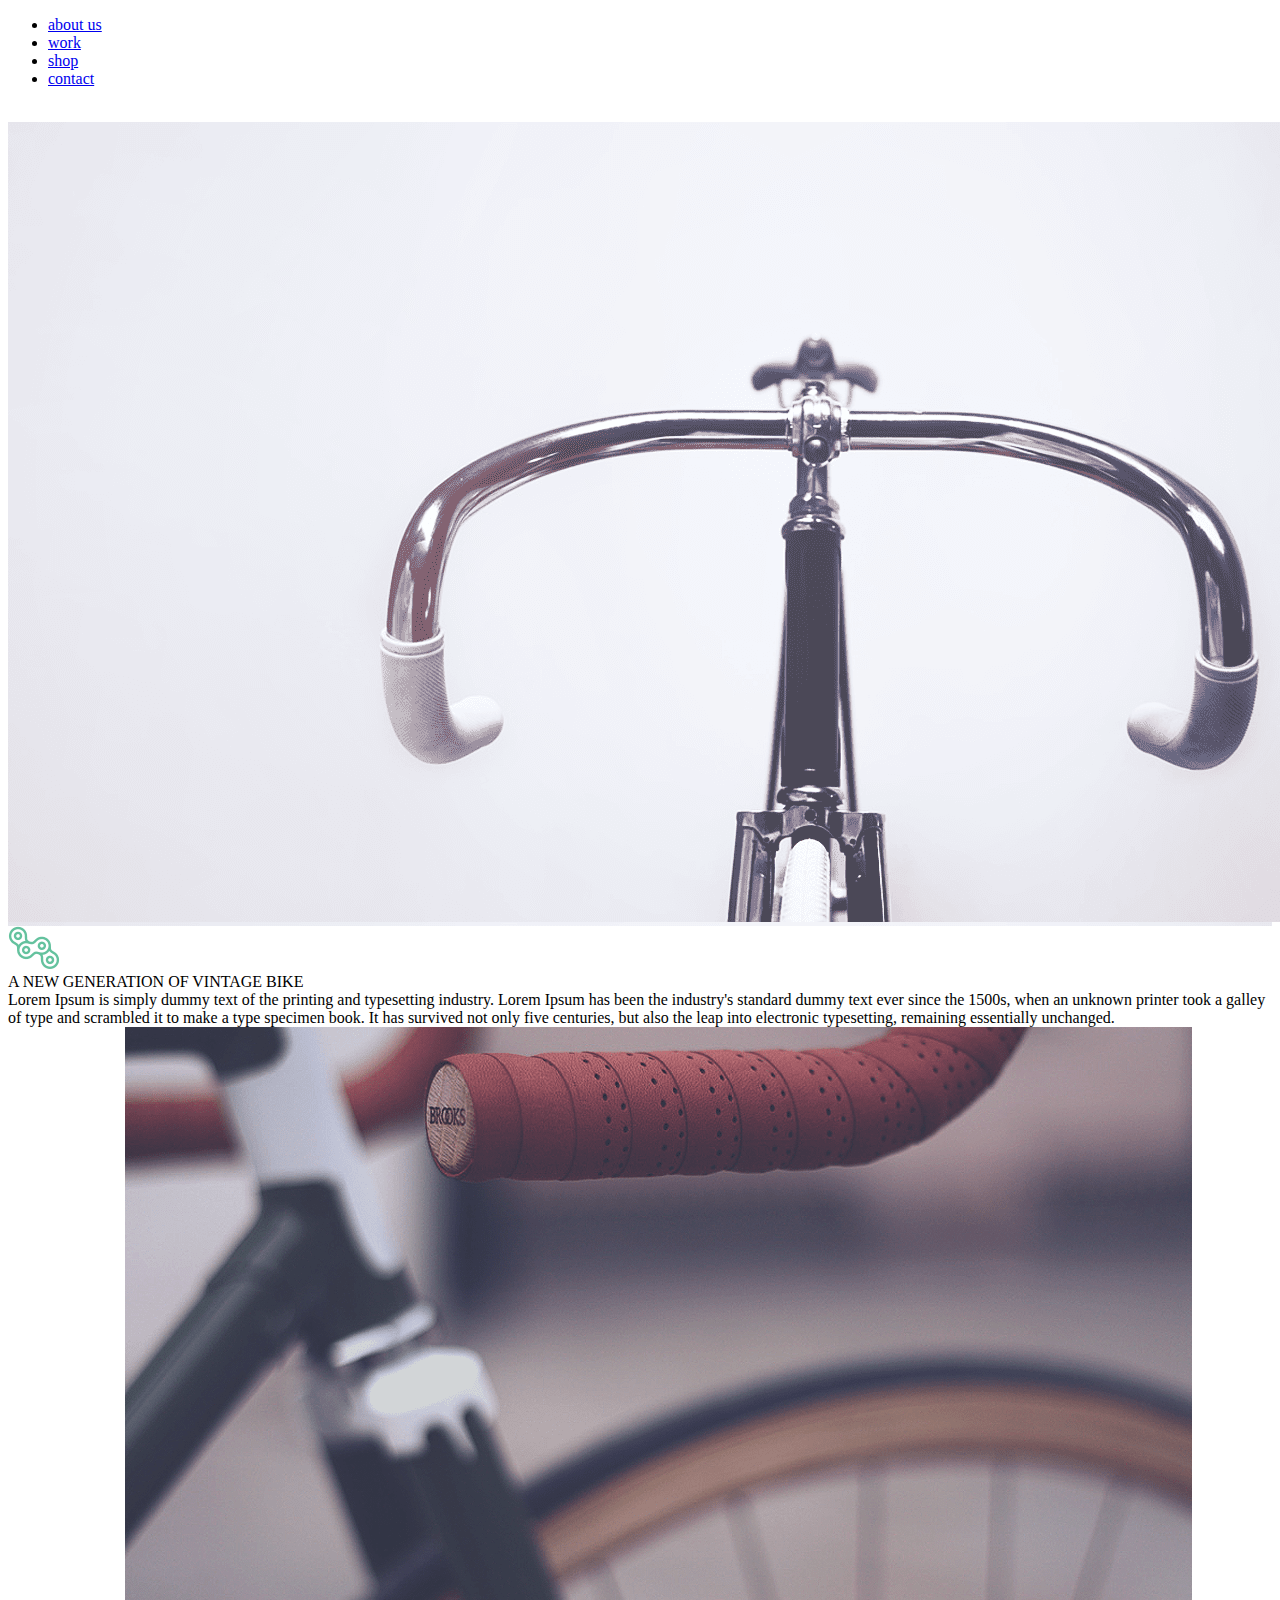
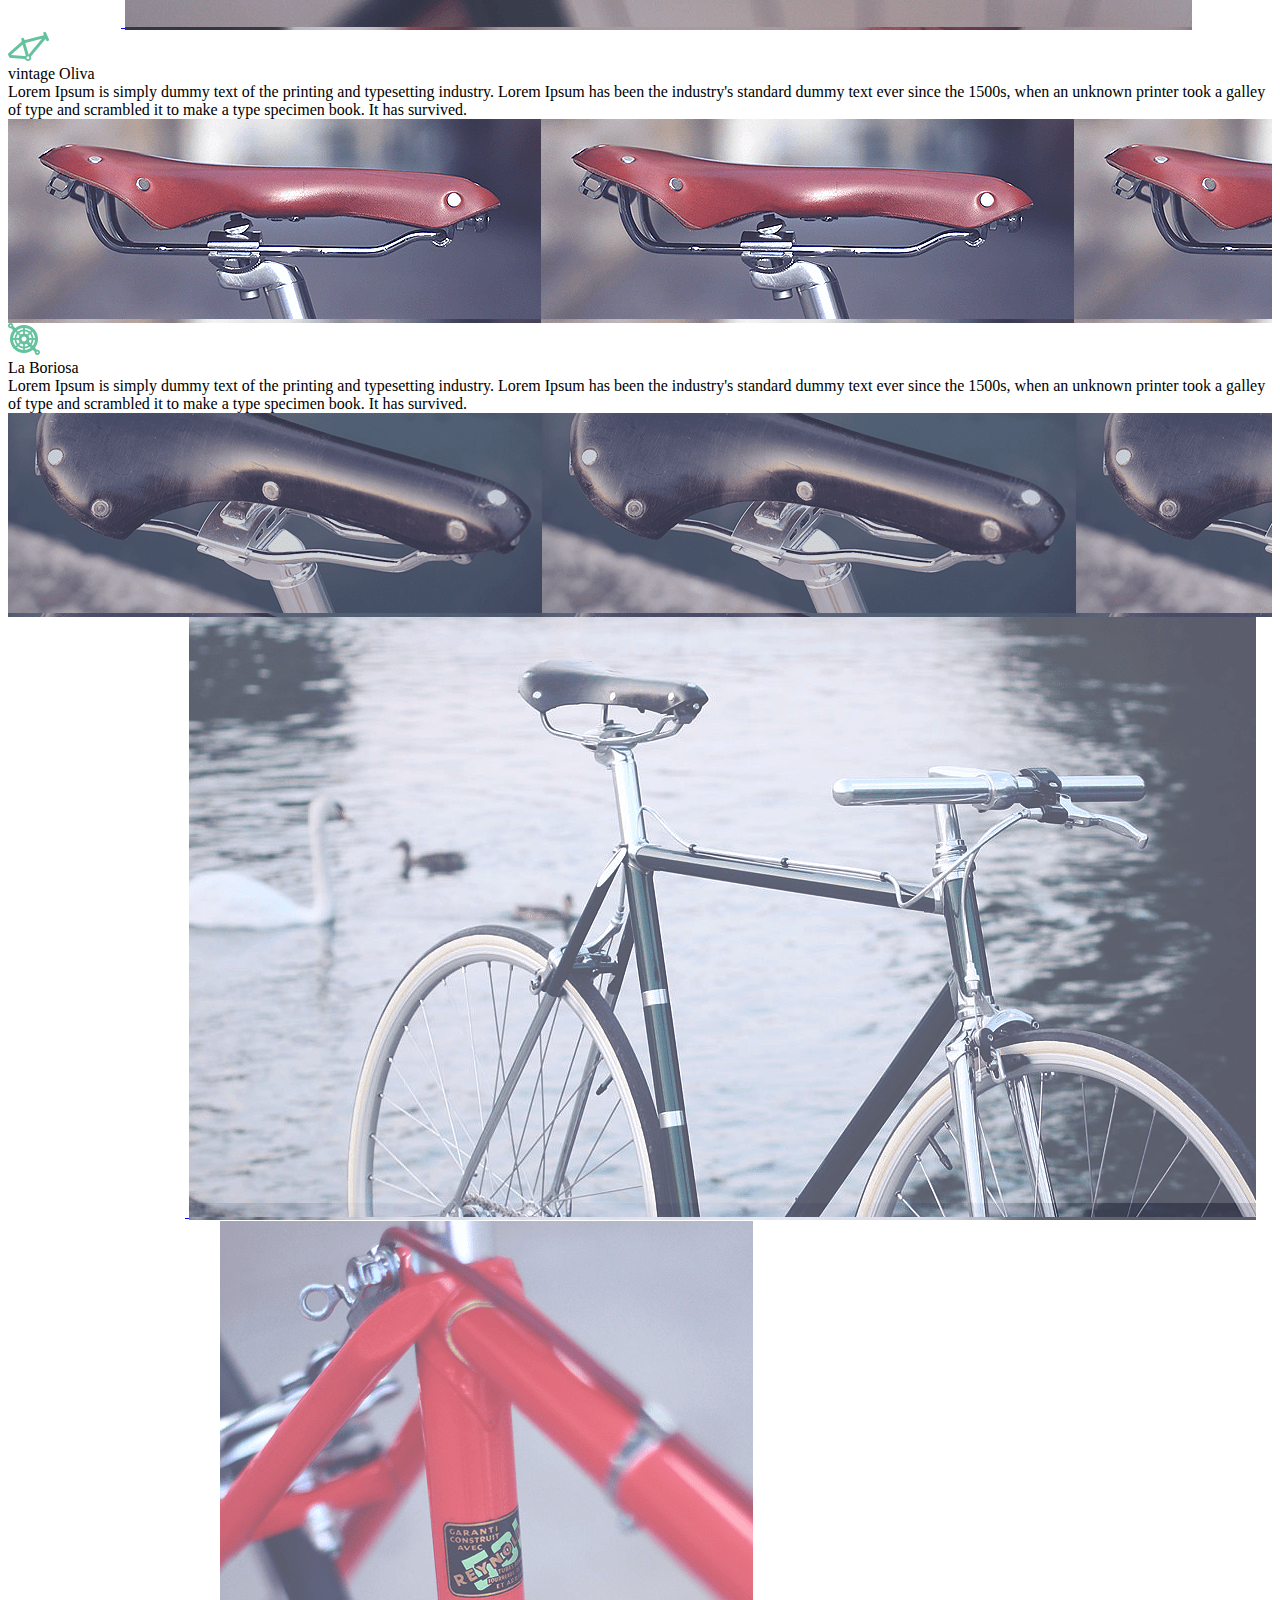
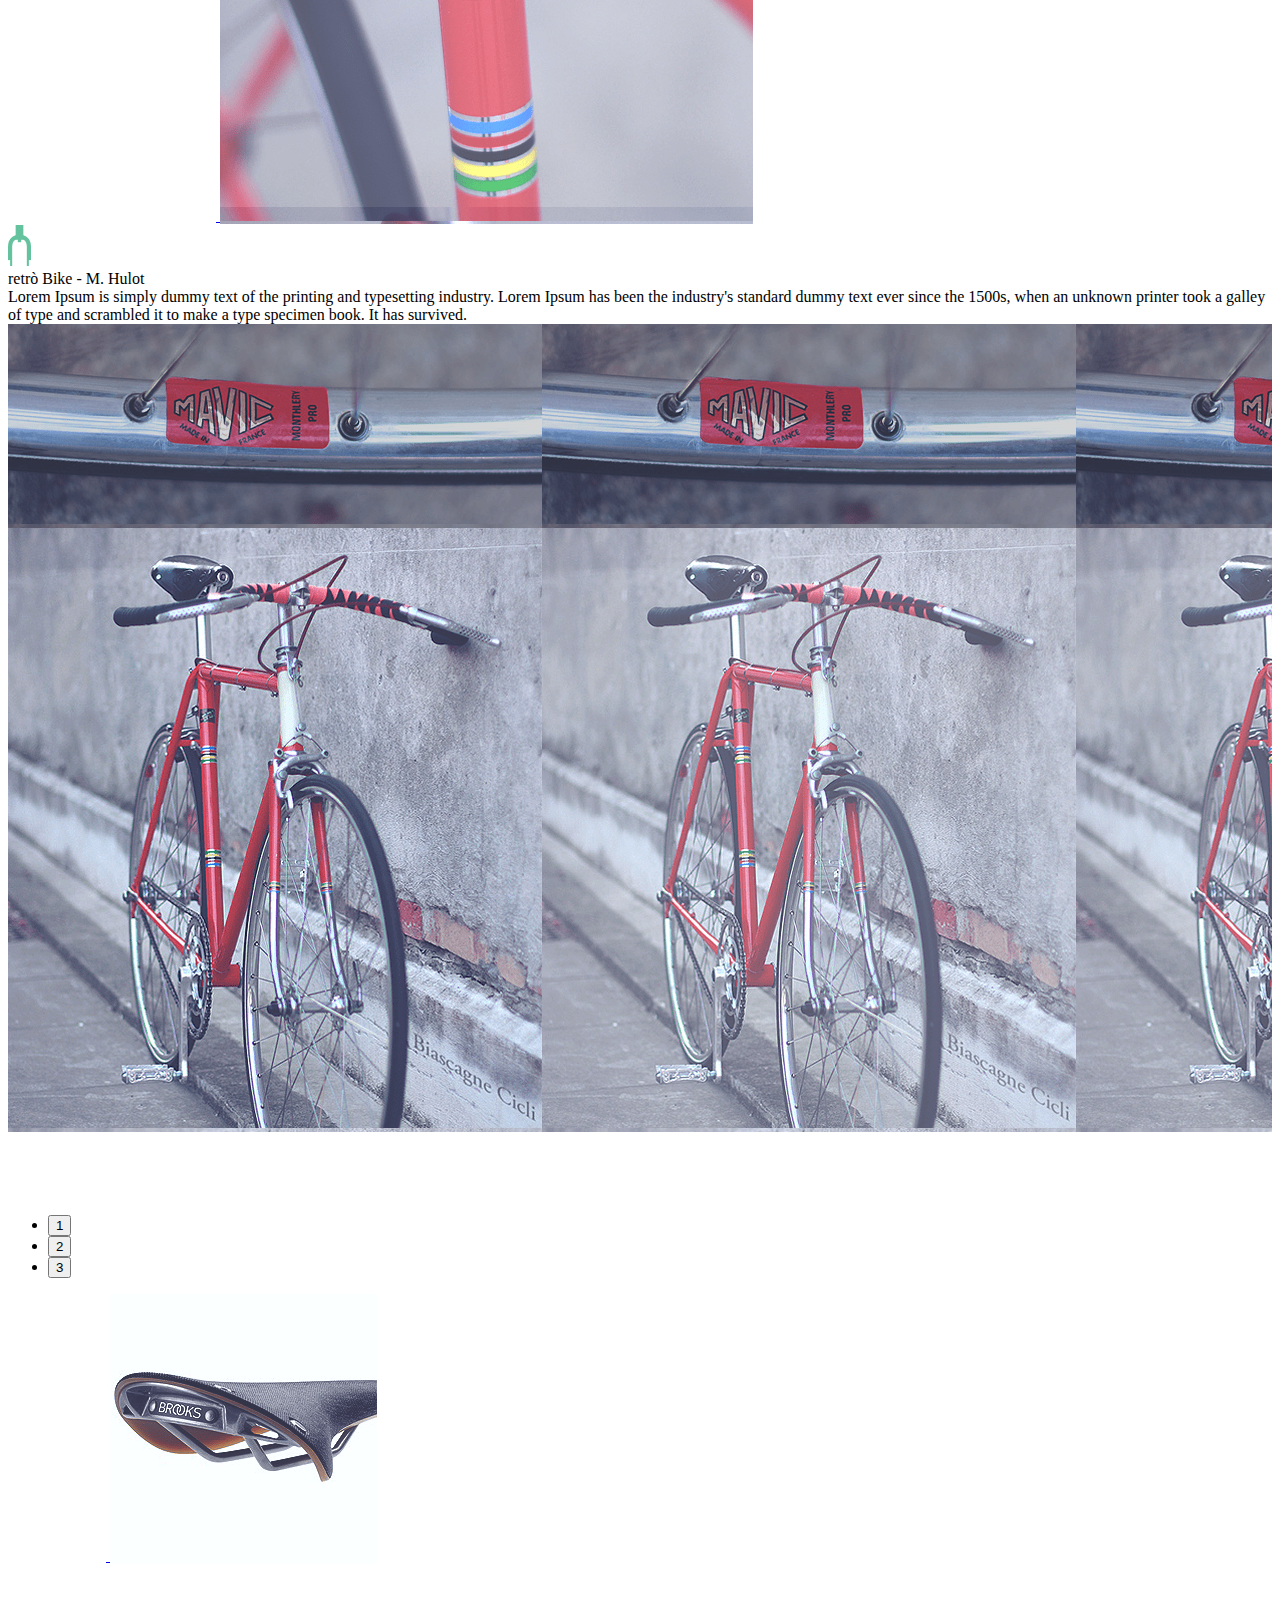
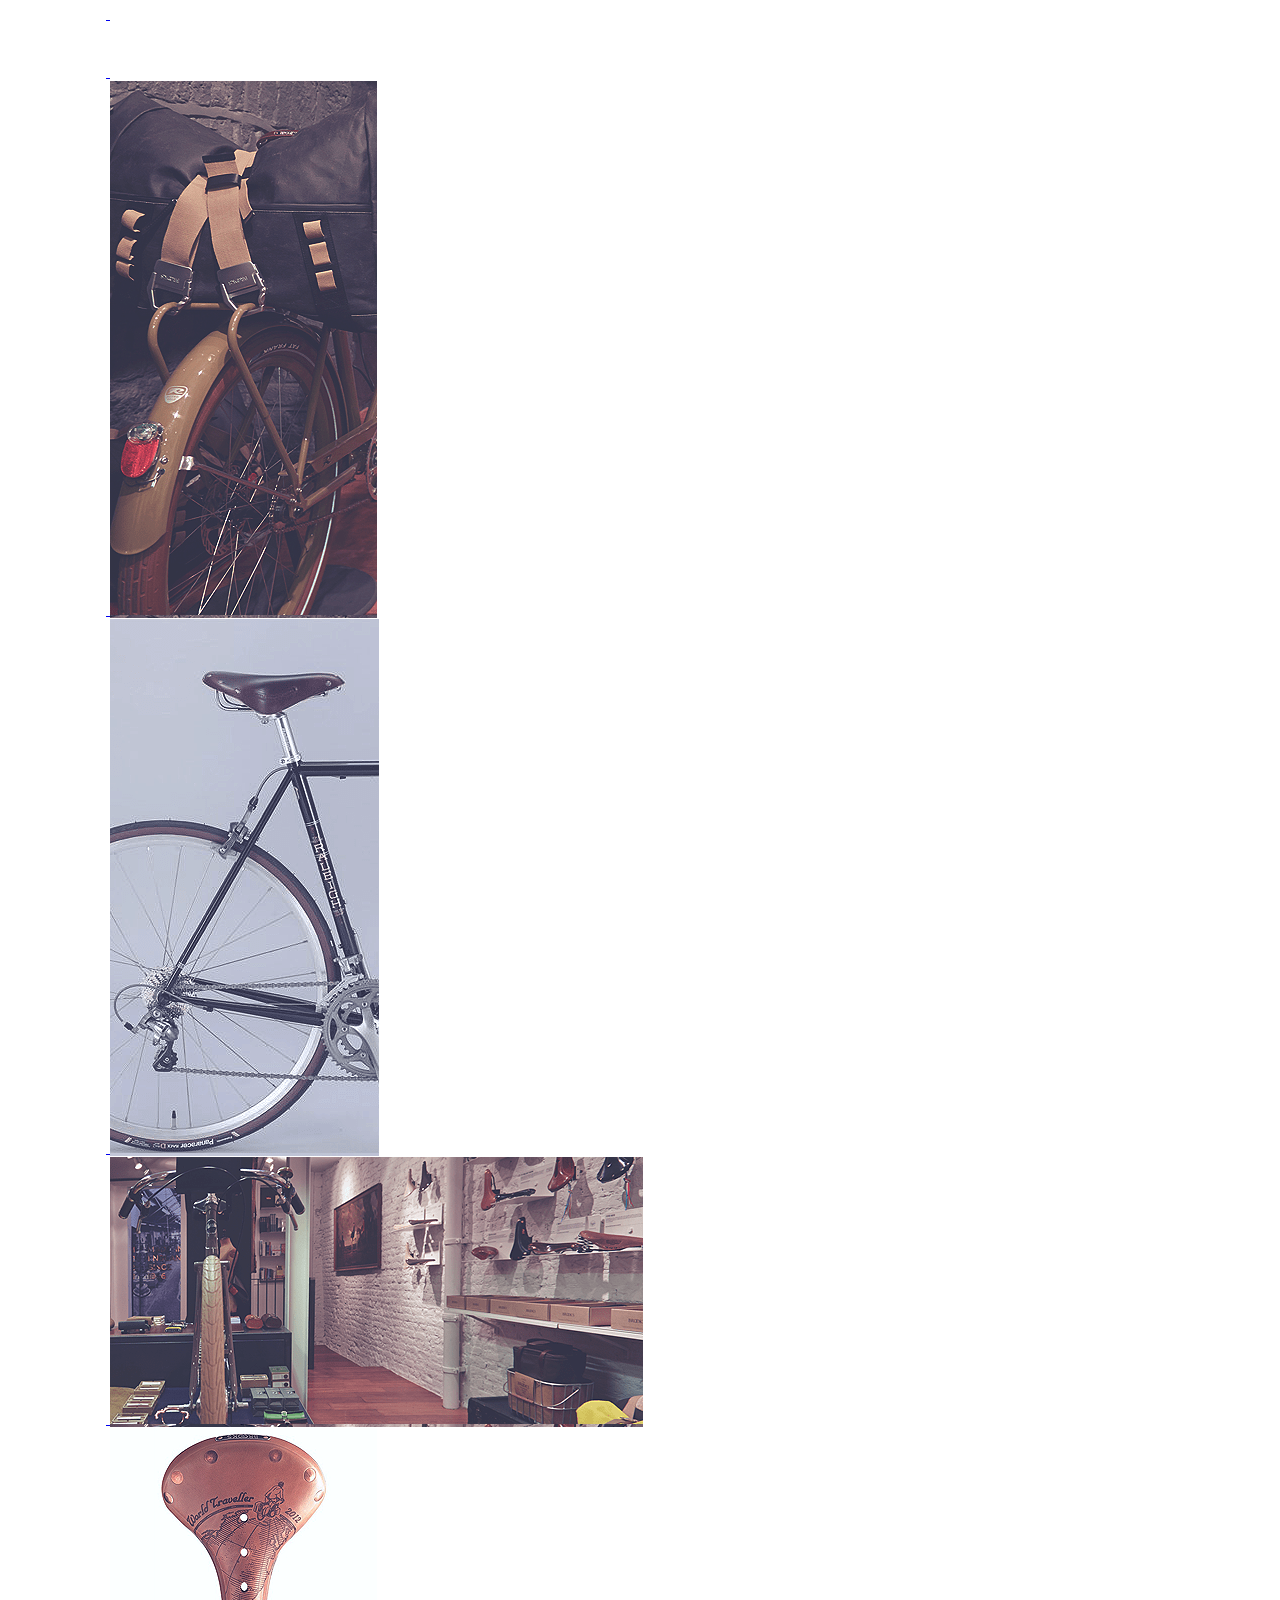
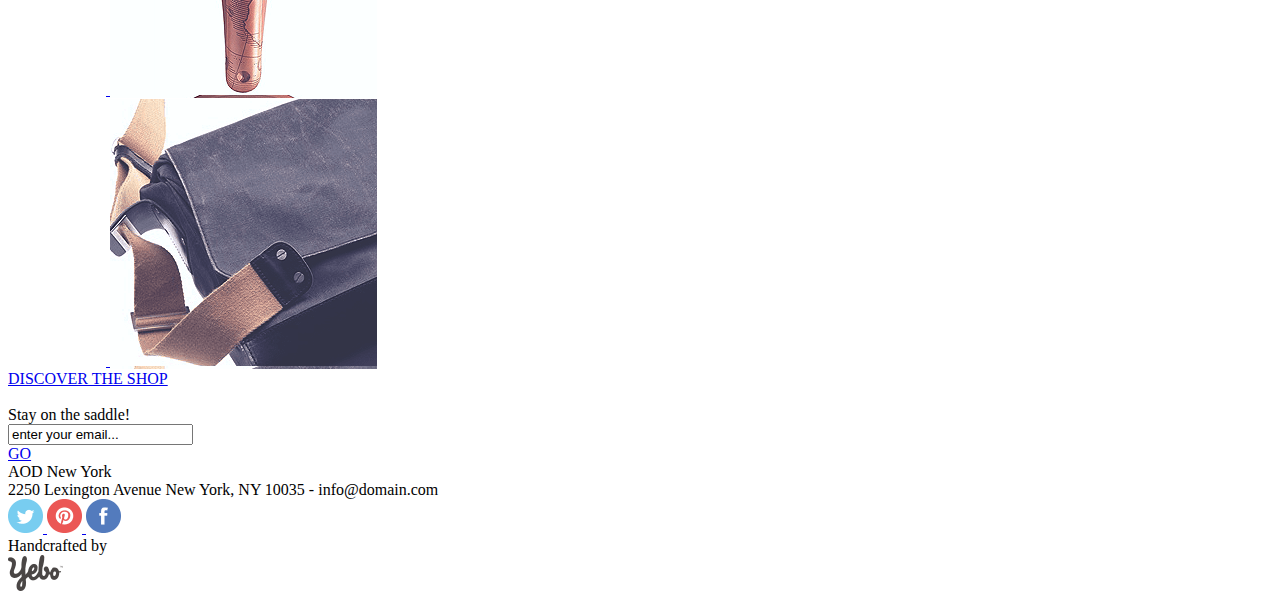
==== Github-Adaptiv/index.html @ 5fbac56b "Add files via upload" ====
<!DOCTYPE html>
<html lang="en">

<head>
    <meta charset="UTF-8">
    <meta http-equiv="X-UA-Compatible" content="IE=edge">
    <meta name="viewport" content="width=device-width">
    <link rel="stylesheet" href="../css/style.css">
    <link rel="shortcut icon" href="img/icons/favicon/favicon.ico" type="image/x-icon">
    <title>Практика по Адаптиву</title>
</head>

<body>
    <div class="wrapper">
        <main class="page">
            <header class="header">
    <div class="header__row">
        <div class="header__burger">
            <span></span>
            <span></span>
            <span></span>
        </div>
        <ul class="header__menu">
            <li>
                <a class="header__link" href="#">about us</a>
            </li>
            <li>
                <a class="header__link" href="#">work</a>
            </li>
            <li>
                <a class="header__link" href="#">shop</a>
            </li>
            <li>
                <a class="header__link" href="#">contact</a>
            </li>
        </ul>
        <a href="#" class="header__logo">
            <img src="../img/icons/logo6/logo.png" alt="">
        </a>
    </div>
</header>
            <div class="fullscreen">
                <div class="fullscreen__bi ibj">
                    <img src="img/top.png" alt="">
                </div>
            </div>
            <div class="content">
                <div class="text">
                    <div class="container">
                        <div class="text__column">
                            <div class="text__icon">
                                <img src="img/icons/icon1/icon.png" alt="">
                            </div>
                            <div class="text__title">
                                A NEW GENERATION OF VINTAGE BIKE
                            </div>
                            <div class="text__text">
                                Lorem Ipsum is simply dummy text of the printing and typesetting industry. Lorem Ipsum
                                has been the
                                industry's standard dummy text ever since the 1500s, when an unknown printer took a
                                galley of type
                                and scrambled it to make a type specimen book. It has survived not only five centuries,
                                but also the
                                leap into electronic typesetting, remaining essentially unchanged.
                            </div>
                        </div>
                    </div>
                </div>
                <div class="brands">
                    <div class="brands__row">
                        <div class="brands__column brands__column_b">
                            <div class="brands__item item">
                                <a href="#" class="item__logo">
                                    <img src="img/icons/logo1/logo.png" alt="">
                                </a>
                                <a href="#" class="item__image ibj">
                                    <img src="img/img-01/img-01.png" alt="">
                                </a>
                            </div>
                        </div>
                        <div class="brands__column">
                            <div class="brands__content block">
                                <div class="block__icon">
                                    <img src="img/icons/icon2/icon.png" alt="">
                                </div>
                                <div class="block__title">
                                    vintage Oliva
                                </div>
                                <div class="block__text">
                                    Lorem Ipsum is simply dummy text of the printing and typesetting industry. Lorem
                                    Ipsum
                                    has been the industry's standard dummy text ever since the 1500s, when an
                                    unknown
                                    printer took a galley of type and scrambled it to make a type specimen book. It
                                    has
                                    survived.
                                </div>
                            </div>
                            <div class="brands__img ibj">
                                <img src="img/layer-11.png" alt="">
                            </div>
                        </div>
                    </div>
                </div>
                <div class="brands">
                    <div class="brands__row">
                        <div class="brands__column">
                            <div class="brands__content block">
                                <div class="block__icon">
                                    <img src="img/icons/icon3/icon.png" alt="">
                                </div>
                                <div class="block__title">
                                    La Boriosa
                                </div>
                                <div class="block__text">
                                    Lorem Ipsum is simply dummy text of the printing and typesetting industry. Lorem
                                    Ipsum has been the industry's standard dummy text ever since the 1500s, when an
                                    unknown printer took a galley of type and scrambled it to make a type specimen book.
                                    It has survived.
                                </div>
                            </div>
                            <div class="brands__img ibj">
                                <img src="img/img-02.png" alt="">
                            </div>
                        </div>
                        <div class="brands__column brands__column_b">
                            <div class="brands__item item">
                                <a href="#" class="item__logo">
                                    <img src="img/icons/logo2/logo.png" alt="">
                                </a>
                                <a href="#" class="item__image ibj">
                                    <img src="img/layer-12.png" alt="">
                                </a>
                            </div>
                        </div>
                    </div>
                </div>
                <div class="brands">
                    <div class="brands__row">
                        <div class="brands__column">
                            <div class="brands__item item">
                                <a href="#" class="item__logo">
                                    <img src="img/icons/logo3/logo.png" alt="">
                                </a>
                                <a href="#" class="item__image ibj">
                                    <img src="img/layer-15.png" alt="">
                                </a>
                            </div>
                        </div>
                        <div class="brands__column">
                            <div class="brands__content block">
                                <div class="block__icon">
                                    <img src="img/icons/icon4/icon.png" alt="">
                                </div>
                                <div class="block__title">
                                    retrò Bike - M. Hulot
                                </div>
                                <div class="block__text">
                                    Lorem Ipsum is simply dummy text of the printing and typesetting industry. Lorem
                                    Ipsum has been the industry's standard dummy text ever since the 1500s, when an
                                    unknown printer took a galley of type and scrambled it to make a type specimen book.
                                    It has survived.
                                </div>
                            </div>
                            <div class="brands__img ibj">
                                <img src="img/img-03.png" alt="">
                            </div>
                        </div>

                        <div class="brands__column">
                            <div class="brands__item item">
                                <div class="item__image ibj">
                                    <img src="img/layer-14.png" alt="">
                                </div>
                            </div>
                        </div>
                    </div>
                </div>
                <div class="slider">
                    <div class="container">
                        <div class="slider__body">
                            <div class="slider__item">
                                <div class="slider__icon">
                                    <img src="img/icons/icon5/icon.png" alt="">
                                </div>
                                <div class="slider__title">
                                    AOD New York @aod <span>/ 35 min</span>
                                </div>
                                <div class="slider__text">
                                    Lorem ipsum dolor sit amet, consectetur adipiscing elit. Sed ut tellus ac nulla
                                    semper
                                    rhoncus. Nullam a odio porttitor, dictum turpis vitae, pretium ante amet.
                                </div>
                            </div>
                            <div class="slider__item">
                                <div class="slider__icon">
                                    <img src="img/icons/icon5/icon.png" alt="">
                                </div>
                                <div class="slider__title">
                                    AOD New York @aod <span>/ 35 min</span>
                                </div>
                                <div class="slider__text">
                                    Lorem ipsum dolor sit amet, consectetur adipiscing elit. Sed ut tellus ac nulla
                                    semper
                                    rhoncus. Nullam a odio porttitor, dictum turpis vitae, pretium ante amet.
                                </div>
                            </div>
                            <div class="slider__item">
                                <div class="slider__icon">
                                    <img src="img/icons/icon5/icon.png" alt="">
                                </div>
                                <div class="slider__title">
                                    AOD New York @aod <span>/ 35 min</span>
                                </div>
                                <div class="slider__text">
                                    Lorem ipsum dolor sit amet, consectetur adipiscing elit. Sed ut tellus ac nulla
                                    semper
                                    rhoncus. Nullam a odio porttitor, dictum turpis vitae, pretium ante amet.
                                </div>
                            </div>
                        </div>
                    </div>


                </div>
                <div class="shop">
                    <div class="shop__body">
                        <div class="shop__column shop__column_big">
                            <div class="shop__block block-shop">
                                <div class="block-shop__row">
                                    <div class="block-shop__column">
                                        <div class="block-shop__item block-shop__item_l item">
                                            <a href="#" class="item__logo">
                                                <img src="img/icons/logo4/icon-text.png" alt="">
                                            </a>
                                            <a href="#" class="item__image item__image ibj">
                                                <img src="img/img-02/img-01.png" alt="">
                                            </a>
                                        </div>
                                    </div>
                                    <div class="block-shop__column">
                                        <div class="block-shop__item block-shop__item_l item">
                                            <a href="#" class="item__logo">
                                                <img src="img/icons/logo4/icon-text.png" alt="">
                                            </a>
                                            <a href="#" class="item__image item__image ibj">
                                                <img src="../img/layer-21.png" alt="">
                                            </a>
                                        </div>
                                    </div>
                                </div>
                                <div class="block-shop__item item">
                                    <a href="#" class="item__logo">
                                        <img src="img/icons/logo4/icon-text.png" alt="">
                                    </a>
                                    <a href="#" class="item__image item__image ibj">
                                        <img src="../img/layer-20.png" alt="">
                                    </a>
                                </div>
                            </div>
                        </div>
                        <div class="shop__column">
                            <div class="shop__block block-shop">
                                <div class="block-shop__item block-shop__item_b item">
                                    <a href="#" class="item__logo">
                                        <img src="img/icons/logo4/icon-text.png" alt="">
                                    </a>
                                    <a href="#" class="item__image item__image ibj">
                                        <img src="img/layer-22.png" alt="">
                                    </a>
                                </div>
                            </div>
                        </div>
                        <div class="shop__column">
                            <div class="shop__block block-shop">
                                <div class="block-shop__item block-shop__item_b item">
                                    <a href="#" class="item__logo">
                                        <img src="img/icons/logo4/icon-text.png" alt="">
                                    </a>
                                    <a href="#" class="item__image item__image ibj">
                                        <img src="img/layer-25.png" alt="">
                                    </a>
                                </div>
                            </div>
                        </div>
                        <div class="shop__column shop__column_big">
                            <div class="shop__block block-shop">
                                <div class="block-shop__item item">
                                    <a href="#" class="item__logo">
                                        <img src="img/icons/logo4/icon-text.png" alt="">
                                    </a>
                                    <a href="#" class="item__image item__image ibj">
                                        <img src="img/layer-23.png" alt="">
                                    </a>
                                </div>
                                <div class="block-shop__row">
                                    <div class="block-shop__column">
                                        <div class="block-shop__item block-shop__item_l item">
                                            <a href="#" class="item__logo">
                                                <img src="img/icons/logo4/icon-text.png" alt="">
                                            </a>
                                            <a href="#" class="item__image item__image ibj">
                                                <img src="img/layer-24.png" alt="">
                                            </a>
                                        </div>
                                    </div>
                                    <div class="block-shop__column">
                                        <div class="block-shop__item block-shop__item_l item">
                                            <a href="#" class="item__logo">
                                                <img src="img/icons/logo4/icon-text.png" alt="">
                                            </a>
                                            <a href="#" class="item__image item__image ibj">
                                                <img src="img/img-08.png" alt="">
                                            </a>
                                        </div>
                                    </div>
                                </div>
                            </div>
                        </div>
                    </div>
                    <div class="shop__footer">
                        <div class="container">
                            <div class="shop__button-2">
                                <a href="#" class="btn">DISCOVER THE SHOP</a>
                            </div>
                        </div>
                    </div>
                </div>
                <div class="email">
                    <div class="container">
                        <div class="email__column">
                            <div href="#" class="email__logo">
                                <img src="../img/icons/logo6/logo.png" alt="">
                            </div>
                            <div class="email__title">
                                Stay on the saddle!
                            </div>
                            <div class="email__row">
                                <div class="email__input">
                                    <input type="text" value="enter your email... " class="input">
                                </div>
                                <div class="email__button">
                                    <a href="#" class="button">GO</a>
                                </div>
                            </div>
                        </div>
                    </div>
                </div>
            </div>
            <footer class="footer">
    <div class="container">
        <div class="footer__row">
            <div class="footer__column">
                <div class="footer__title">
                    AOD New York
                </div>
                <div class="footer__data">
                    <span>2250 Lexington Avenue</span> 
                    <span>New York, NY 10035 - info@domain.com</span>
                </div>
            </div>
            <div class="footer__icons">
                <a href="#" class="icon">
                    <img src="img/icons/icon6/vector-smart-object.png" alt="">
                </a>
                <a href="#" class="icon">
                    <img src="img/icons/icon7/vector-smart-object.png" alt="">
                </a>
                <a href="#" class="icon">
                    <img src="img/icons/icon8/vector-smart-object.png" alt="">
                </a>
            </div>
            <div class="footer__made">
                <div class="footer__text">
                    Handcrafted by
                </div>
                <div class="footer__logo">
                    <img src="img/icons/logo5/y-e-b-o-logo.png" alt="">
                </div>
            </div>
        </div>
    </div>
</footer>
        </main>
    </div>

    <script src="https://code.jquery.com/jquery-3.6.0.min.js"></script>
    <script src="js/slick.min.js"></script>
    <script src="js/script.js"></script>

</body>

</html>
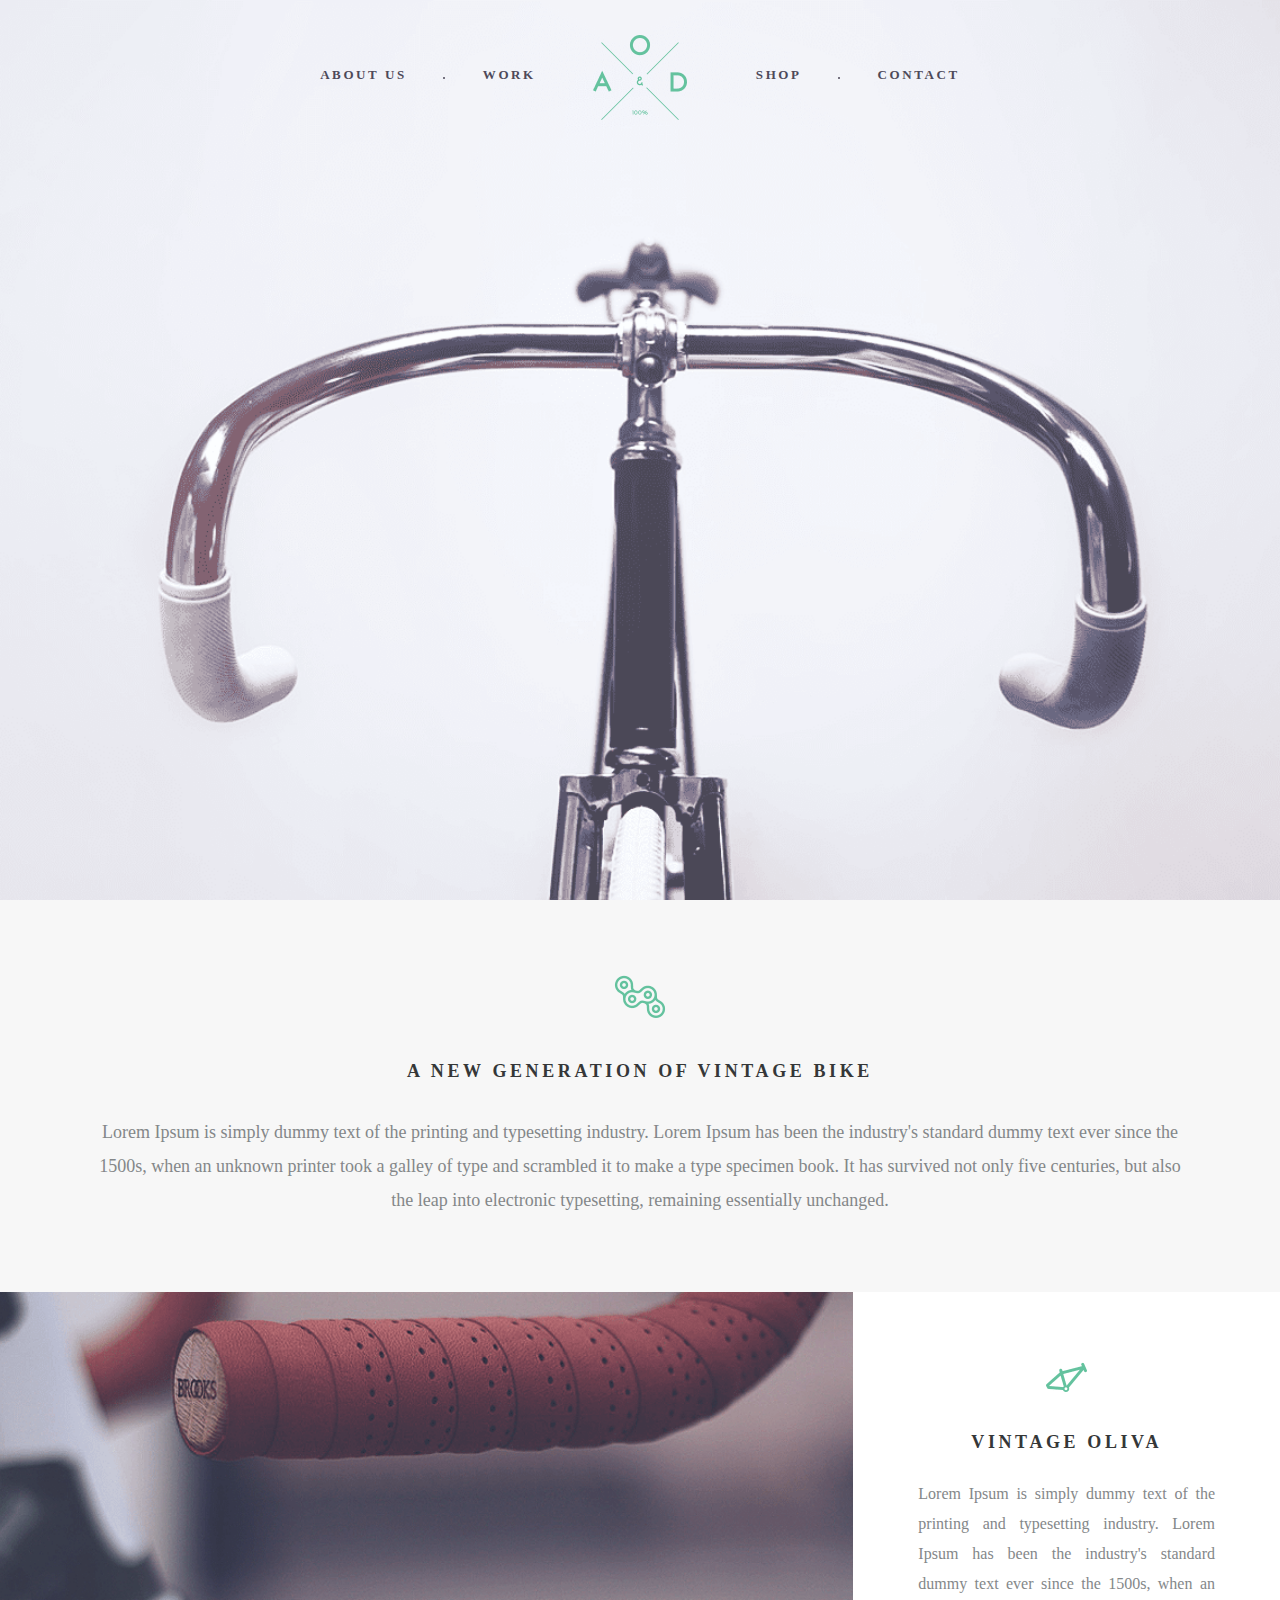
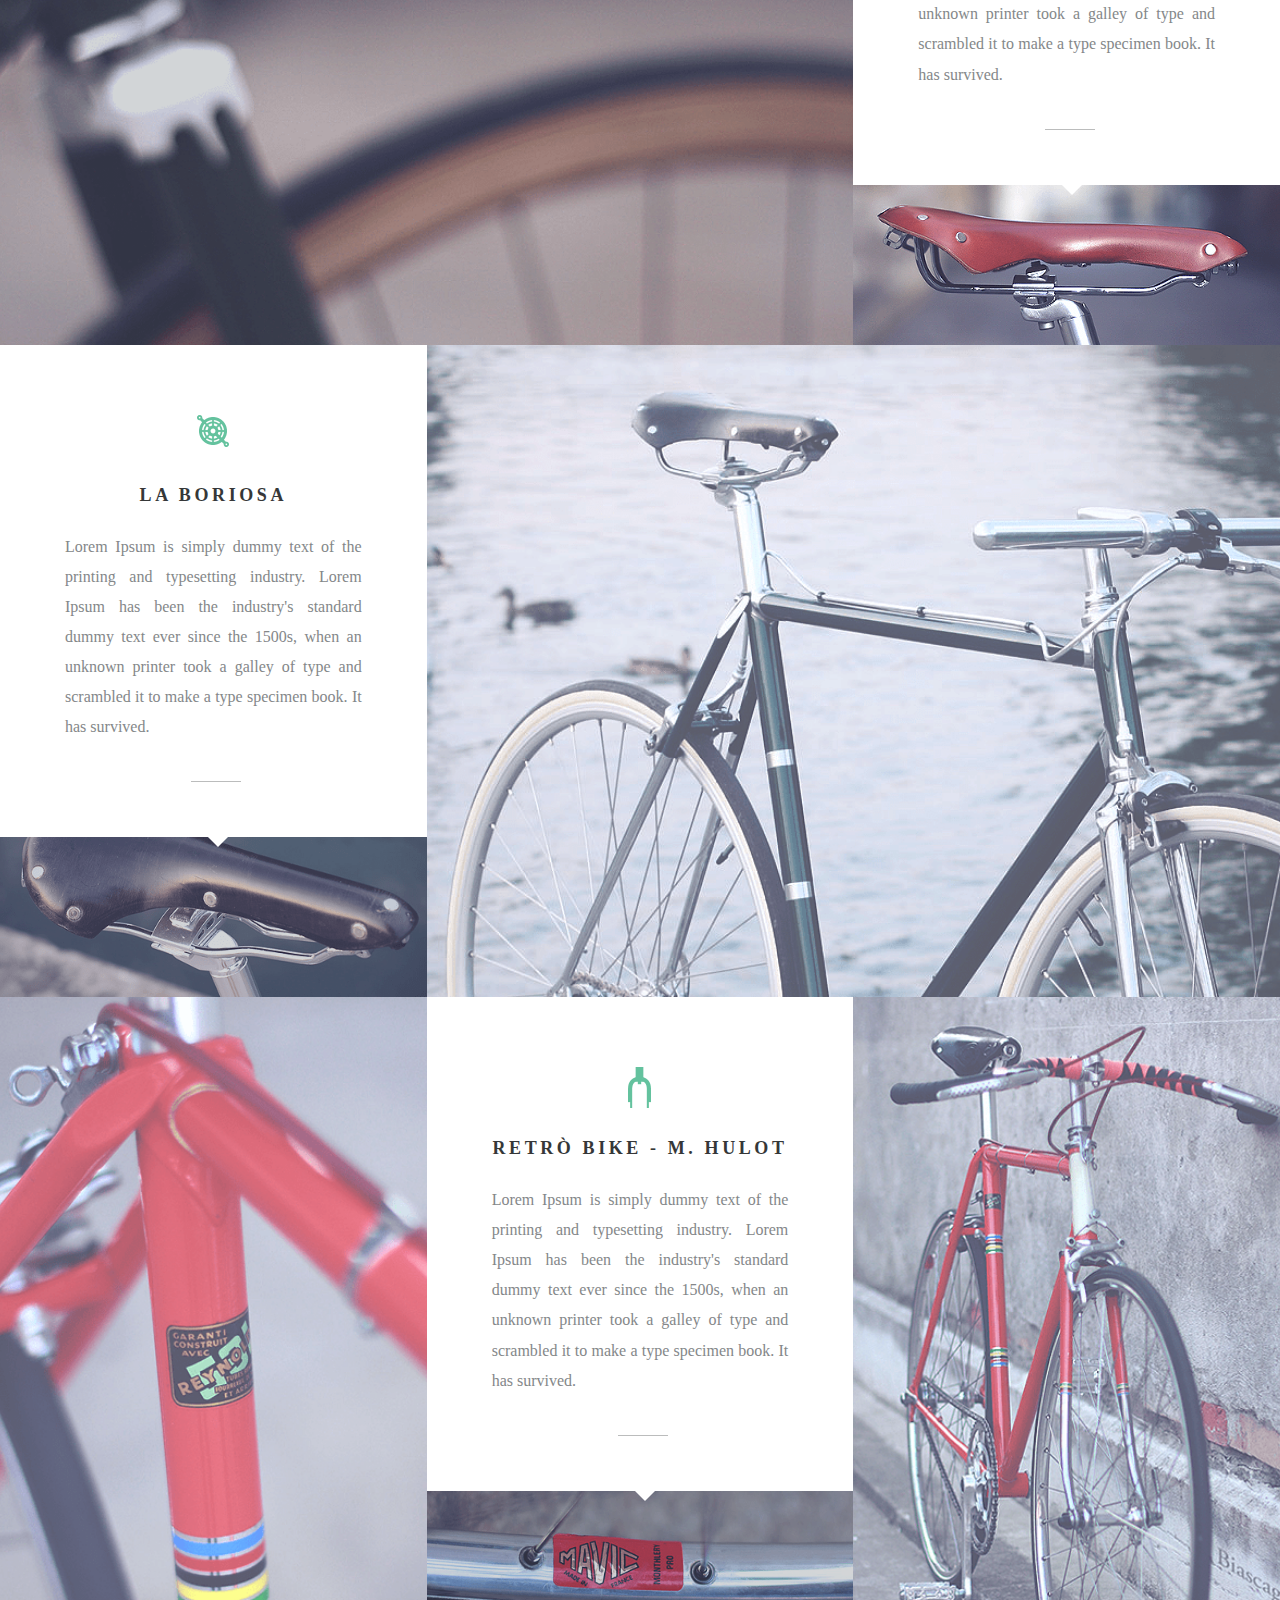
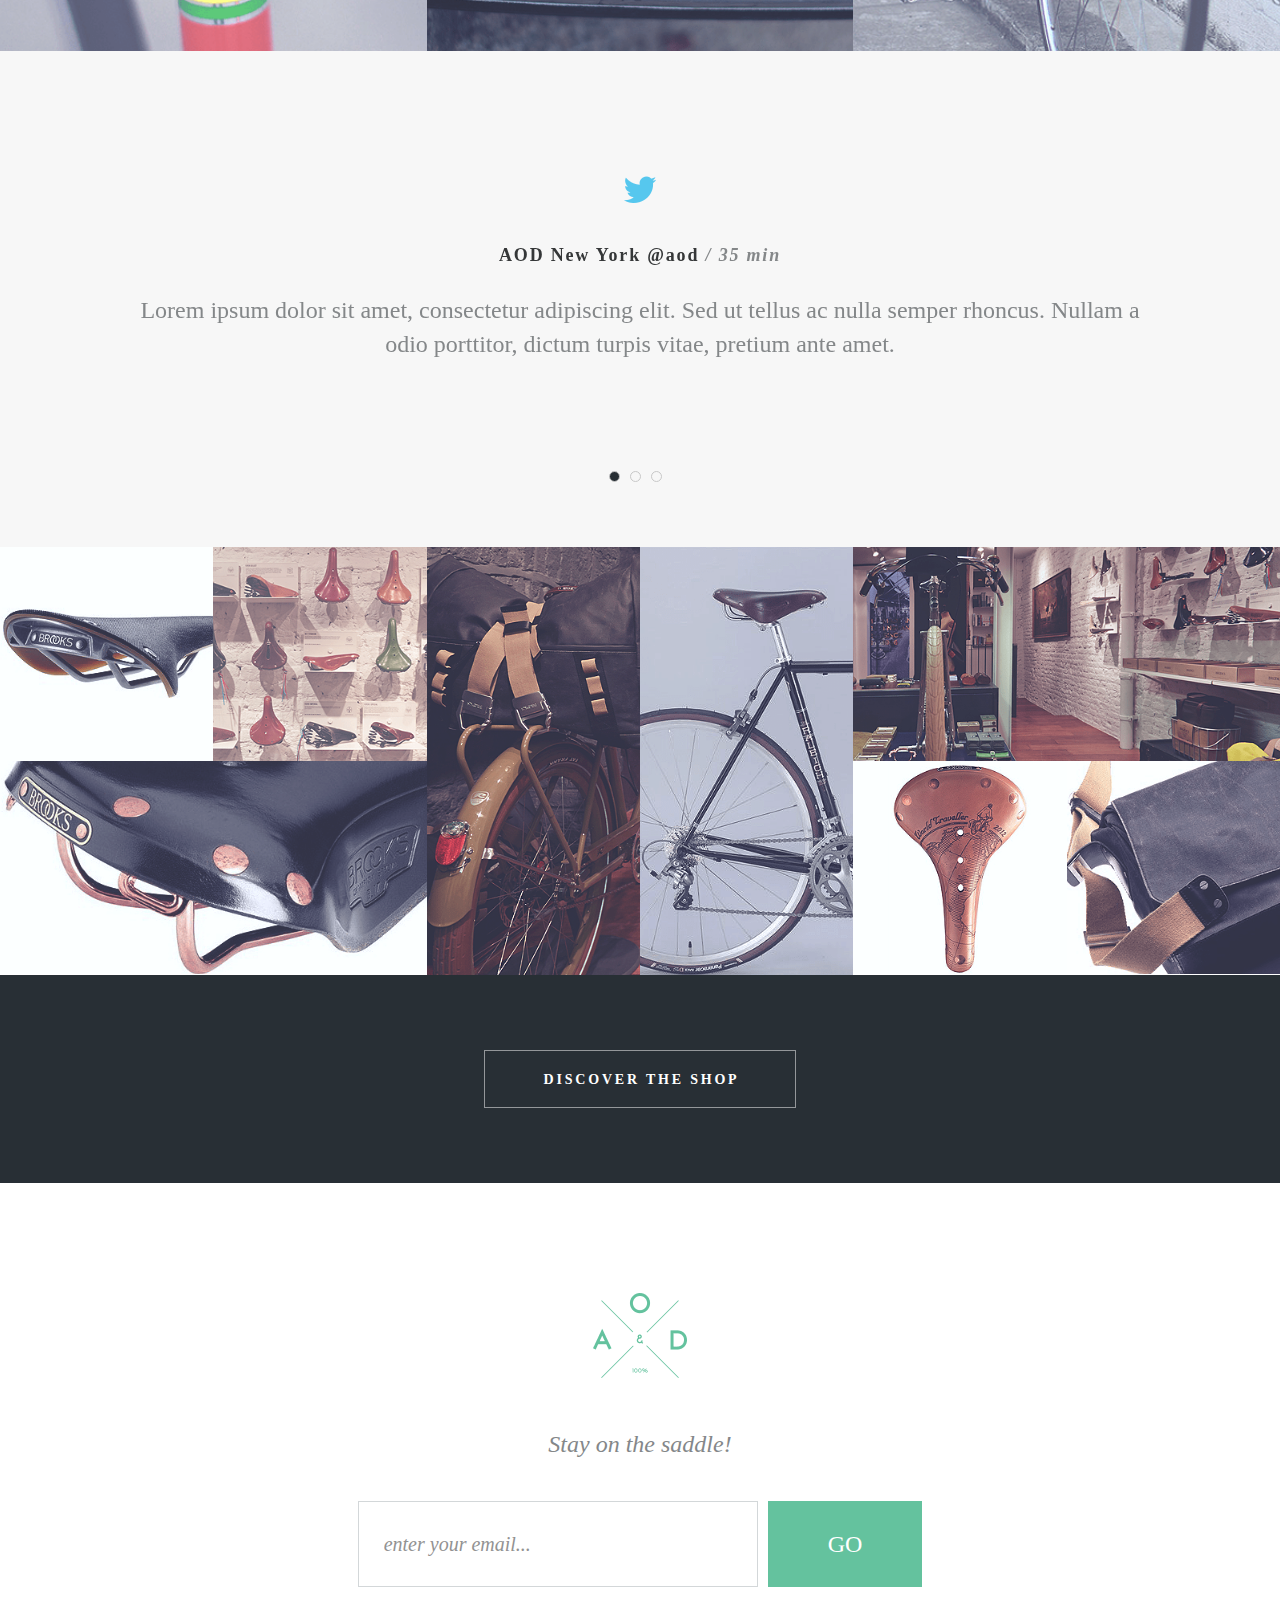
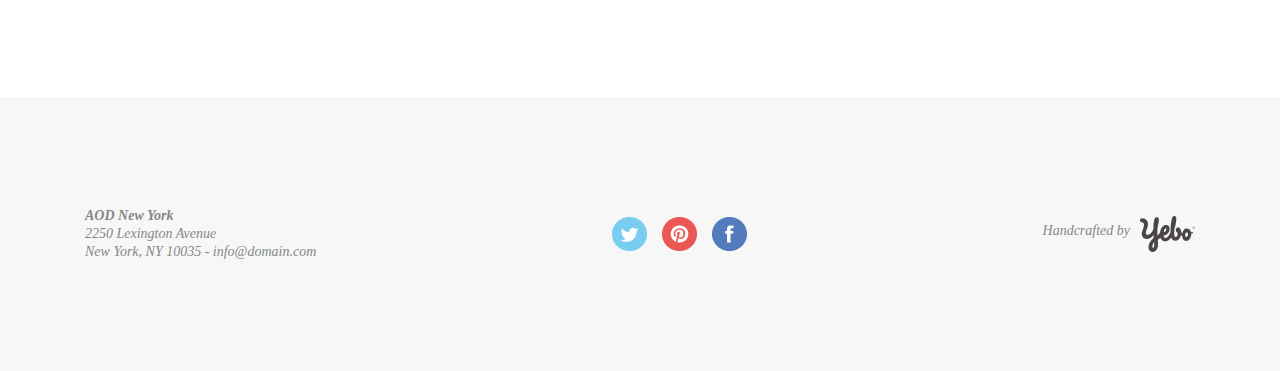
==== commit 479e160b: "Update index.html" ====
--- a/Github-Adaptiv/index.html
+++ b/Github-Adaptiv/index.html
@@ -5,7 +5,7 @@
     <meta charset="UTF-8">
     <meta http-equiv="X-UA-Compatible" content="IE=edge">
     <meta name="viewport" content="width=device-width">
-    <link rel="stylesheet" href="../css/style.css">
+    <link rel="stylesheet" href="css/style.css">
     <link rel="shortcut icon" href="img/icons/favicon/favicon.ico" type="image/x-icon">
     <title>Практика по Адаптиву</title>
 </head>
@@ -35,7 +35,7 @@
             </li>
         </ul>
         <a href="#" class="header__logo">
-            <img src="../img/icons/logo6/logo.png" alt="">
+            <img src="img/icons/logo6/logo.png" alt="">
         </a>
     </div>
 </header>
@@ -244,7 +244,7 @@
                                                 <img src="img/icons/logo4/icon-text.png" alt="">
                                             </a>
                                             <a href="#" class="item__image item__image ibj">
-                                                <img src="../img/layer-21.png" alt="">
+                                                <img src="img/layer-21.png" alt="">
                                             </a>
                                         </div>
                                     </div>
@@ -254,7 +254,7 @@
                                         <img src="img/icons/logo4/icon-text.png" alt="">
                                     </a>
                                     <a href="#" class="item__image item__image ibj">
-                                        <img src="../img/layer-20.png" alt="">
+                                        <img src="img/layer-20.png" alt="">
                                     </a>
                                 </div>
                             </div>
@@ -330,7 +330,7 @@
                     <div class="container">
                         <div class="email__column">
                             <div href="#" class="email__logo">
-                                <img src="../img/icons/logo6/logo.png" alt="">
+                                <img src="img/icons/logo6/logo.png" alt="">
                             </div>
                             <div class="email__title">
                                 Stay on the saddle!
@@ -390,4 +390,4 @@
 
 </body>
 
-</html>+</html>
--- a/Github-Adaptiv/css/style.css
+++ b/Github-Adaptiv/css/style.css
@@ -0,0 +1,847 @@
+@charset "UTF-8";
+/*Обнуление*/
+@import url("https://fonts.googleapis.com/css2?family=Lato:ital,wght@0,400;0,700;1,400;1,700&display=swap");
+* {
+  padding: 0;
+  margin: 0;
+  border: 0; }
+
+*, *:before, *:after {
+  -moz-box-sizing: border-box;
+  -webkit-box-sizing: border-box;
+  box-sizing: border-box; }
+
+:focus, :active {
+  outline: none; }
+
+a:focus, a:active {
+  outline: none; }
+
+nav, footer, header, aside {
+  display: block; }
+
+html, body {
+  height: 100%;
+  width: 100%;
+  font-size: 100%;
+  line-height: 1;
+  font-size: 14px;
+  -ms-text-size-adjust: 100%;
+  -moz-text-size-adjust: 100%;
+  -webkit-text-size-adjust: 100%; }
+
+input, button, textarea {
+  font-family: inherit; }
+
+input::-ms-clear {
+  display: none; }
+
+button {
+  cursor: pointer; }
+
+button::-moz-focus-inner {
+  padding: 0;
+  border: 0; }
+
+a, a:visited {
+  text-decoration: none; }
+
+a:hover {
+  text-decoration: none; }
+
+ul li {
+  list-style: none; }
+
+img {
+  vertical-align: top; }
+
+h1, h2, h3, h4, h5, h6 {
+  font-size: inherit;
+  font-weight: inherit; }
+
+/*--------------------*/
+.footer {
+  padding: 110px 0px;
+  background-color: #f7f7f7; }
+  @media (max-width: 767px) {
+    .footer {
+      padding: 50px 0px; } }
+  .footer__row {
+    display: -webkit-box;
+    display: -ms-flexbox;
+    display: flex;
+    -webkit-box-pack: justify;
+    -ms-flex-pack: justify;
+    justify-content: space-between;
+    -webkit-box-align: center;
+    -ms-flex-align: center;
+    align-items: center; }
+    @media (max-width: 767px) {
+      .footer__row {
+        -webkit-box-orient: vertical;
+        -webkit-box-direction: normal;
+        -ms-flex-direction: column;
+        flex-direction: column; } }
+  .footer__column {
+    display: -webkit-box;
+    display: -ms-flexbox;
+    display: flex;
+    -webkit-box-orient: vertical;
+    -webkit-box-direction: normal;
+    -ms-flex-direction: column;
+    flex-direction: column;
+    -webkit-box-pack: center;
+    -ms-flex-pack: center;
+    justify-content: center;
+    -webkit-box-align: start;
+    -ms-flex-align: start;
+    align-items: flex-start; }
+    @media (max-width: 767px) {
+      .footer__column {
+        -webkit-box-align: center;
+        -ms-flex-align: center;
+        align-items: center; } }
+  .footer__title {
+    font-weight: bold;
+    font-size: 14px;
+    font-stretch: normal;
+    font-style: italic;
+    line-height: 1.29;
+    letter-spacing: normal;
+    text-align: left;
+    color: #848789; }
+  .footer__data {
+    display: -webkit-box;
+    display: -ms-flexbox;
+    display: flex;
+    -webkit-box-orient: vertical;
+    -webkit-box-direction: normal;
+    -ms-flex-direction: column;
+    flex-direction: column;
+    -webkit-box-pack: center;
+    -ms-flex-pack: center;
+    justify-content: center;
+    -webkit-box-align: start;
+    -ms-flex-align: start;
+    align-items: flex-start; }
+    .footer__data span {
+      font-size: 14px;
+      font-weight: normal;
+      font-stretch: normal;
+      font-style: italic;
+      line-height: 1.29;
+      letter-spacing: normal;
+      text-align: left;
+      color: #848789; }
+    @media (max-width: 767px) {
+      .footer__data {
+        -webkit-box-align: center;
+        -ms-flex-align: center;
+        align-items: center;
+        margin: 10px 0px 0px 0px; }
+      .footer__data span:last-child {
+        text-align: center;
+        margin: 5px 0px 0px 0px; } }
+  .footer__icons {
+    display: -webkit-box;
+    display: -ms-flexbox;
+    display: flex;
+    -webkit-box-pack: center;
+    -ms-flex-pack: center;
+    justify-content: center;
+    -webkit-box-align: center;
+    -ms-flex-align: center;
+    align-items: center; }
+    @media (max-width: 767px) {
+      .footer__icons {
+        margin: 40px 0px; } }
+    .footer__icons .icon {
+      -webkit-box-flex: 0;
+      -ms-flex: 0 1 35px;
+      flex: 0 1 35px;
+      margin: 0px 15px 0px 0px; }
+      .footer__icons .icon:last-child {
+        margin: 0px; }
+  .footer__made {
+    display: -webkit-box;
+    display: -ms-flexbox;
+    display: flex;
+    -webkit-box-pack: center;
+    -ms-flex-pack: center;
+    justify-content: center;
+    -webkit-box-align: center;
+    -ms-flex-align: center;
+    align-items: center; }
+  .footer__text {
+    font-size: 14px;
+    font-weight: normal;
+    font-stretch: normal;
+    font-style: italic;
+    line-height: 1.29;
+    letter-spacing: normal;
+    text-align: right;
+    color: #848789;
+    margin: -5px 10px 0px 0px; }
+  .footer__logo {
+    -webkit-box-flex: 0;
+    -ms-flex: 0 1 55px;
+    flex: 0 1 55px; }
+  .footer .container {
+    max-width: 1190px;
+    padding: 0px 40px;
+    margin: 0px auto; }
+
+.header {
+  position: absolute;
+  z-index: 20;
+  top: 35px;
+  width: 100%; }
+  .header__row {
+    display: -webkit-box;
+    display: -ms-flexbox;
+    display: flex;
+    -webkit-box-pack: center;
+    -ms-flex-pack: center;
+    justify-content: center;
+    -webkit-box-align: center;
+    -ms-flex-align: center;
+    align-items: center; }
+    @media (max-width: 767px) {
+      .header__row {
+        -webkit-box-pack: justify;
+        -ms-flex-pack: justify;
+        justify-content: space-between; } }
+  .header__burger {
+    display: none; }
+    @media (max-width: 767px) {
+      .header__burger {
+        display: block;
+        position: relative;
+        width: 40px;
+        height: 30px;
+        -webkit-box-ordinal-group: 3;
+        -ms-flex-order: 2;
+        order: 2;
+        z-index: 3;
+        margin: 0px 30px 0px 0px; }
+      .header__burger span:first-child {
+        position: absolute;
+        height: 3px;
+        width: 100%;
+        background-color: #4d4959;
+        top: 0;
+        -webkit-transition: all 0.6s ease 0s;
+        -o-transition: all 0.6s ease 0s;
+        transition: all 0.6s ease 0s; }
+      .header__burger span:nth-child(2) {
+        position: absolute;
+        height: 3px;
+        width: 100%;
+        background-color: #4d4959;
+        top: 14px;
+        -webkit-transition: all 0.8s ease 0s;
+        -o-transition: all 0.8s ease 0s;
+        transition: all 0.8s ease 0s; }
+      .header__burger span:last-child {
+        position: absolute;
+        height: 3px;
+        width: 100%;
+        background-color: #4d4959;
+        bottom: 0;
+        -webkit-transition: all 0.6s ease 0s;
+        -o-transition: all 0.6s ease 0s;
+        transition: all 0.6s ease 0s; }
+      .header__burger.active span:nth-child(2) {
+        display: none; }
+      .header__burger.active span:first-child {
+        -webkit-transform: rotate(45deg);
+        -ms-transform: rotate(45deg);
+        transform: rotate(45deg);
+        top: 15px;
+        background-color: #fff; }
+      .header__burger.active span:last-child {
+        -webkit-transform: rotate(-45deg);
+        -ms-transform: rotate(-45deg);
+        transform: rotate(-45deg);
+        bottom: 11px;
+        background-color: #fff; } }
+  .header__menu {
+    display: -webkit-box;
+    display: -ms-flexbox;
+    display: flex;
+    position: absolute;
+    top: 33px; }
+    .header__menu li {
+      position: relative;
+      padding: 0px 38px; }
+      .header__menu li:nth-child(2) {
+        padding: 0px 110px 0px 38px; }
+      .header__menu li:nth-child(3) {
+        padding: 0px 38px 0px 110px; }
+      .header__menu li:nth-child(1):after, .header__menu li:nth-child(3):after {
+        content: " ";
+        position: absolute;
+        bottom: 3px;
+        right: 0;
+        height: 2px;
+        width: 2px;
+        background-color: #4d4959;
+        border-radius: 50%; }
+    @media (max-width: 767px) {
+      .header__menu {
+        position: fixed;
+        top: -100%;
+        left: 0;
+        -webkit-transition: all 0.4s ease 0s;
+        -o-transition: all 0.4s ease 0s;
+        transition: all 0.4s ease 0s;
+        overflow: auto;
+        width: 100%;
+        height: 100%;
+        background-color: #4d4959;
+        color: #fff;
+        padding: 200px 0px 0px 0px; }
+      .header__menu.active {
+        top: 0;
+        display: -webkit-box;
+        display: -ms-flexbox;
+        display: flex;
+        -webkit-box-orient: vertical;
+        -webkit-box-direction: normal;
+        -ms-flex-direction: column;
+        flex-direction: column;
+        -webkit-box-align: center;
+        -ms-flex-align: center;
+        align-items: center; }
+        .header__menu.active li {
+          padding: 40px 0px;
+          width: 100%;
+          text-align: center;
+          position: relative; }
+          .header__menu.active li:after {
+            content: " ";
+            height: 2.5px;
+            width: 2.5px;
+            background-color: #fff;
+            bottom: 0;
+            left: 50%;
+            border-radius: 50%;
+            position: absolute; }
+          .header__menu.active li:last-child:after {
+            display: none; }
+          .header__menu.active li:hover {
+            background-color: #5f596e7c; }
+        .header__menu.active a {
+          color: #fff;
+          font-size: 22px;
+          letter-spacing: 4.6px;
+          font-weight: normal; } }
+  .header__link {
+    font-size: 13px;
+    font-weight: bold;
+    letter-spacing: 2.6px;
+    color: #4d4959;
+    text-transform: uppercase;
+    -webkit-transition: all 0.3s ease 0s;
+    -o-transition: all 0.3s ease 0s;
+    transition: all 0.3s ease 0s; }
+    .header__link:hover {
+      color: #64c29e; }
+  .header__logo {
+    -webkit-box-flex: 0;
+    -ms-flex: 0 0 95px;
+    flex: 0 0 95px;
+    position: relative;
+    z-index: 3; }
+    @media (max-width: 767px) {
+      .header__logo {
+        -webkit-box-flex: 0;
+        -ms-flex: 0 0 80px;
+        flex: 0 0 80px;
+        margin: 0px 0px 0px 30px; } }
+    .header__logo img {
+      max-width: 100%; }
+
+.ibj {
+  background-repeat: no-repeat;
+  background-size: cover;
+  background-position: center; }
+  .ibj img {
+    display: none; }
+
+.fullscreen {
+  -webkit-box-flex: 1;
+  -ms-flex: 1 0 100%;
+  flex: 1 0 100%;
+  position: relative; }
+  .fullscreen__bi {
+    position: absolute;
+    top: 0;
+    left: 0;
+    width: 100%;
+    height: 100%; }
+
+.text {
+  background-color: #f7f7f7;
+  padding: 117px 20px 142px 20px; }
+  @media (max-width: 1500px) {
+    .text {
+      padding: 75px 15px; } }
+  @media (max-width: 767px) {
+    .text {
+      padding: 60px 10px; } }
+  .text__column {
+    display: -webkit-box;
+    display: -ms-flexbox;
+    display: flex;
+    -webkit-box-orient: vertical;
+    -webkit-box-direction: normal;
+    -ms-flex-direction: column;
+    flex-direction: column;
+    -webkit-box-align: center;
+    -ms-flex-align: center;
+    align-items: center;
+    -webkit-box-pack: center;
+    -ms-flex-pack: center;
+    justify-content: center; }
+  .text__icon {
+    -webkit-box-flex: 0;
+    -ms-flex: 0 0 52px;
+    flex: 0 0 52px; }
+  .text__icon img {
+    max-width: 100%; }
+  .text__title {
+    text-align: center;
+    font-size: 18px;
+    font-weight: bold;
+    letter-spacing: 3.6px;
+    color: #353738;
+    margin: 35px 0px; }
+    @media (max-width: 767px) {
+      .text__title {
+        line-height: 25px;
+        margin: 25px 0px; } }
+  .text__text {
+    font-size: 18px;
+    line-height: 1.89;
+    text-align: center;
+    letter-spacing: normal;
+    color: #848789; }
+
+.container {
+  max-width: 1080px;
+  margin: 0px auto; }
+
+.brands__row {
+  display: -webkit-box;
+  display: -ms-flexbox;
+  display: flex; }
+  @media (max-width: 1130px) {
+    .brands__row {
+      -webkit-box-orient: vertical;
+      -webkit-box-direction: normal;
+      -ms-flex-direction: column;
+      flex-direction: column; } }
+
+.brands__column {
+  -webkit-box-flex: 0;
+  -ms-flex: 0 1 33.333%;
+  flex: 0 1 33.333%; }
+  .brands__column_b {
+    -webkit-box-flex: 0;
+    -ms-flex: 0 1 66.667%;
+    flex: 0 1 66.667%; }
+
+.brands__item:hover .item__logo {
+  z-index: 2;
+  background-color: #64c29e91; }
+
+.brands__content {
+  padding: 70px 65px 55px;
+  display: -webkit-box;
+  display: -ms-flexbox;
+  display: flex;
+  -webkit-box-orient: vertical;
+  -webkit-box-direction: normal;
+  -ms-flex-direction: column;
+  flex-direction: column;
+  -webkit-box-pack: center;
+  -ms-flex-pack: center;
+  justify-content: center;
+  -webkit-box-align: center;
+  -ms-flex-align: center;
+  align-items: center;
+  position: relative; }
+  .brands__content:after {
+    content: " ";
+    width: 0;
+    position: absolute;
+    left: 50%;
+    bottom: -10px;
+    height: 0;
+    margin: 0px 0px 0px -10px;
+    border-left: 15px solid transparent;
+    border-right: 15px solid transparent;
+    border-top: 15px solid #fff; }
+  @media (max-width: 767px) {
+    .brands__content {
+      padding: 40px 40px 30px; } }
+
+.brands__img {
+  padding: 0px 0px 37.504% 0px; }
+
+.item {
+  display: block;
+  position: relative;
+  height: 100%; }
+  @media (max-width: 1130px) {
+    .item {
+      height: auto;
+      padding: 0px 0px 60% 0px; } }
+  .item__logo {
+    position: absolute;
+    width: 100%;
+    height: 100%;
+    top: 0;
+    left: 0;
+    display: -webkit-box;
+    display: -ms-flexbox;
+    display: flex;
+    -webkit-box-pack: center;
+    -ms-flex-pack: center;
+    justify-content: center;
+    -webkit-box-align: center;
+    -ms-flex-align: center;
+    align-items: center;
+    -webkit-transition: all 0.4s linear 0s;
+    -o-transition: all 0.4s linear 0s;
+    transition: all 0.4s linear 0s; }
+  .item__image {
+    position: absolute;
+    top: 0;
+    left: 0;
+    width: 100%;
+    height: 100%; }
+
+.block__icon {
+  -webkit-box-flex: 0;
+  -ms-flex: 0 1 40px;
+  flex: 0 1 40px; }
+
+.block__title {
+  margin: 30px 0px 26px;
+  font-size: 18px;
+  font-weight: bold;
+  font-stretch: normal;
+  font-style: normal;
+  line-height: normal;
+  letter-spacing: 3.6px;
+  text-transform: uppercase;
+  color: #353738;
+  text-align: center; }
+
+.block__text {
+  font-size: 16px;
+  font-weight: normal;
+  font-stretch: normal;
+  font-style: normal;
+  line-height: 1.88;
+  letter-spacing: normal;
+  text-align: justify;
+  color: #848789;
+  position: relative;
+  padding: 0px 0px 40px 0px; }
+  .block__text:after {
+    content: " ";
+    width: 50px;
+    height: 1px;
+    background-color: #35373856;
+    position: absolute;
+    bottom: 0;
+    left: 50%;
+    margin: 0px 0px 0px -22px; }
+  @media (max-width: 767px) {
+    .block__text {
+      line-height: 1.4; } }
+
+.slider {
+  min-width: 0;
+  background-color: #f7f7f7;
+  padding: 125px 0px 65px; }
+  .slider__item {
+    display: -webkit-box;
+    display: -ms-flexbox;
+    display: flex;
+    -webkit-box-orient: vertical;
+    -webkit-box-direction: normal;
+    -ms-flex-direction: column;
+    flex-direction: column;
+    -webkit-box-pack: center;
+    -ms-flex-pack: center;
+    justify-content: center;
+    -webkit-box-align: center;
+    -ms-flex-align: center;
+    align-items: center; }
+  .slider__icon {
+    -webkit-box-flex: 0;
+    -ms-flex: 0 1 32px;
+    flex: 0 1 32px; }
+  .slider__title {
+    margin: 37px 0px 27px;
+    font-size: 18px;
+    font-weight: bold;
+    font-stretch: normal;
+    font-style: normal;
+    line-height: normal;
+    letter-spacing: 1.8px;
+    text-align: center;
+    color: #353738; }
+    .slider__title span {
+      font-style: italic;
+      color: #848789; }
+  .slider__text {
+    font-size: 24px;
+    font-weight: normal;
+    font-stretch: normal;
+    color: #848789;
+    line-height: 1.42;
+    letter-spacing: normal;
+    text-align: center; }
+  .slider .container {
+    max-width: 1040px; }
+
+.slick-slider {
+  overflow: hidden; }
+
+.slick-track {
+  width: 1860px;
+  display: -webkit-box;
+  display: -ms-flexbox;
+  display: flex; }
+
+.slick-dots {
+  display: -webkit-box;
+  display: -ms-flexbox;
+  display: flex;
+  -webkit-box-pack: center;
+  -ms-flex-pack: center;
+  justify-content: center;
+  margin: 105px 0px 0px 0px; }
+  .slick-dots li button {
+    font-size: 0;
+    width: 11px;
+    height: 11px;
+    border: solid 1px #c8c8c8;
+    background-color: transparent;
+    border-radius: 50%;
+    margin: 0px 10px 0px 0px; }
+  .slick-dots .slick-active button {
+    background-color: #282f35; }
+
+.shop__body {
+  display: -webkit-box;
+  display: -ms-flexbox;
+  display: flex; }
+  @media (max-width: 1200px) {
+    .shop__body {
+      -webkit-box-orient: vertical;
+      -webkit-box-direction: normal;
+      -ms-flex-direction: column;
+      flex-direction: column; } }
+
+.shop__column {
+  -webkit-box-flex: 0;
+  -ms-flex: 0 1 16.666%;
+  flex: 0 1 16.666%; }
+  .shop__column_big {
+    -webkit-box-flex: 0;
+    -ms-flex: 0 1 33.333%;
+    flex: 0 1 33.333%; }
+
+.shop__item:hover .item__logo {
+  z-index: 2;
+  background-color: #64c29e91; }
+
+.shop__footer {
+  display: -webkit-box;
+  display: -ms-flexbox;
+  display: flex;
+  -webkit-box-pack: center;
+  -ms-flex-pack: center;
+  justify-content: center;
+  padding: 75px 0px;
+  background-color: #282f35; }
+
+.shop__button-2 {
+  padding: 21px 56px 19px 59px;
+  border: solid 1px rgba(255, 255, 255, 0.5);
+  -webkit-transition: all 0.4s linear 0s;
+  -o-transition: all 0.4s linear 0s;
+  transition: all 0.4s linear 0s;
+  cursor: pointer; }
+  .shop__button-2 a {
+    font-size: 14px;
+    font-weight: bold;
+    font-stretch: normal;
+    font-style: normal;
+    line-height: normal;
+    letter-spacing: 2.8px;
+    text-align: center;
+    color: #fff; }
+  .shop__button-2:hover {
+    border: solid 1px transparent;
+    background-color: #fff;
+    -webkit-box-shadow: 2px 2px 2px 2px rgba(255, 255, 255, 0.5);
+    box-shadow: 2px 2px 2px 2px rgba(255, 255, 255, 0.5); }
+  .shop__button-2:hover a {
+    color: #282f35; }
+
+.shop .container {
+  max-width: 1080px;
+  padding: 0px 40px;
+  margin: 0px auto; }
+
+.block-shop {
+  height: 100%; }
+  .block-shop__row {
+    display: -webkit-box;
+    display: -ms-flexbox;
+    display: flex;
+    height: auto; }
+  .block-shop__column {
+    -webkit-box-flex: 0;
+    -ms-flex: 0 1 50%;
+    flex: 0 1 50%; }
+  .block-shop__item {
+    padding: 0px 0px 50% 0px;
+    height: auto; }
+    .block-shop__item_l {
+      padding: 0px 0px 100% 0px; }
+    .block-shop__item_b {
+      padding: 0px 0px 200.27% 0px; }
+    .block-shop__item:hover .item__logo {
+      z-index: 2;
+      background-color: #64c29e91; }
+
+.email {
+  background-color: #fff;
+  padding: 110px 0px; }
+  @media (max-width: 767px) {
+    .email {
+      padding: 60px 0px; } }
+  .email__column {
+    display: -webkit-box;
+    display: -ms-flexbox;
+    display: flex;
+    -webkit-box-orient: vertical;
+    -webkit-box-direction: normal;
+    -ms-flex-direction: column;
+    flex-direction: column;
+    -webkit-box-pack: center;
+    -ms-flex-pack: center;
+    justify-content: center;
+    -webkit-box-align: center;
+    -ms-flex-align: center;
+    align-items: center; }
+  .email__logo {
+    -webkit-box-flex: 0;
+    -ms-flex: 0 1 94px;
+    flex: 0 1 94px; }
+  .email__title {
+    margin: 40px 0px;
+    font-size: 24px;
+    font-weight: normal;
+    font-stretch: normal;
+    font-style: italic;
+    line-height: 1.42;
+    letter-spacing: normal;
+    text-align: center;
+    color: #848789; }
+  .email__row {
+    display: -webkit-box;
+    display: -ms-flexbox;
+    display: flex;
+    -webkit-box-pack: center;
+    -ms-flex-pack: center;
+    justify-content: center;
+    -webkit-box-align: center;
+    -ms-flex-align: center;
+    align-items: center; }
+    @media (max-width: 767px) {
+      .email__row {
+        -webkit-box-orient: vertical;
+        -webkit-box-direction: normal;
+        -ms-flex-direction: column;
+        flex-direction: column; }
+      .email__row .email__button {
+        margin: 35px 0px 0px 0px;
+        padding: 30px 50px; }
+        .email__row .email__button:active {
+          -webkit-box-shadow: 2px 2px 2px 2px rgba(0, 0, 0, 0.466);
+          box-shadow: 2px 2px 2px 2px rgba(0, 0, 0, 0.466); } }
+  .email__input {
+    padding: 30px 25px;
+    border: solid 1px #d3d7d9; }
+    @media (min-width: 600px) {
+      .email__input {
+        min-width: 400px; } }
+    .email__input:active {
+      border: 2px solid #64c29e91; }
+    .email__input input {
+      font-size: 20px;
+      font-weight: normal;
+      font-stretch: normal;
+      font-style: italic;
+      line-height: 1.2;
+      letter-spacing: normal;
+      text-align: left;
+      color: #929292; }
+  .email__button {
+    margin: 0px 0px 0px 10px;
+    padding: 31px 60px;
+    background-color: #64c29e;
+    position: relative;
+    -webkit-transition: all 0.5s linear 0s;
+    -o-transition: all 0.5s linear 0s;
+    transition: all 0.5s linear 0s; }
+    .email__button:hover {
+      background-color: #fff;
+      border: 2px solid #64c29e; }
+    .email__button:active {
+      top: 5px;
+      left: 5px;
+      -webkit-box-shadow: 3px 3px 3px 3px #000;
+      box-shadow: 3px 3px 3px 3px #000; }
+    .email__button:hover a {
+      color: #64c29e; }
+    .email__button a {
+      font-size: 24px;
+      font-weight: 300;
+      font-stretch: normal;
+      font-style: normal;
+      line-height: 1;
+      letter-spacing: normal;
+      text-align: center;
+      color: #fff; }
+
+.wrapper {
+  min-height: 100%;
+  overflow: hidden; }
+
+.container {
+  max-width: 1130px;
+  padding: 0px 15px; }
+
+.page {
+  position: absolute;
+  width: 100%;
+  height: 100%;
+  top: 0;
+  left: 0;
+  display: -webkit-box;
+  display: -ms-flexbox;
+  display: flex;
+  -webkit-box-orient: vertical;
+  -webkit-box-direction: normal;
+  -ms-flex-direction: column;
+  flex-direction: column; }
